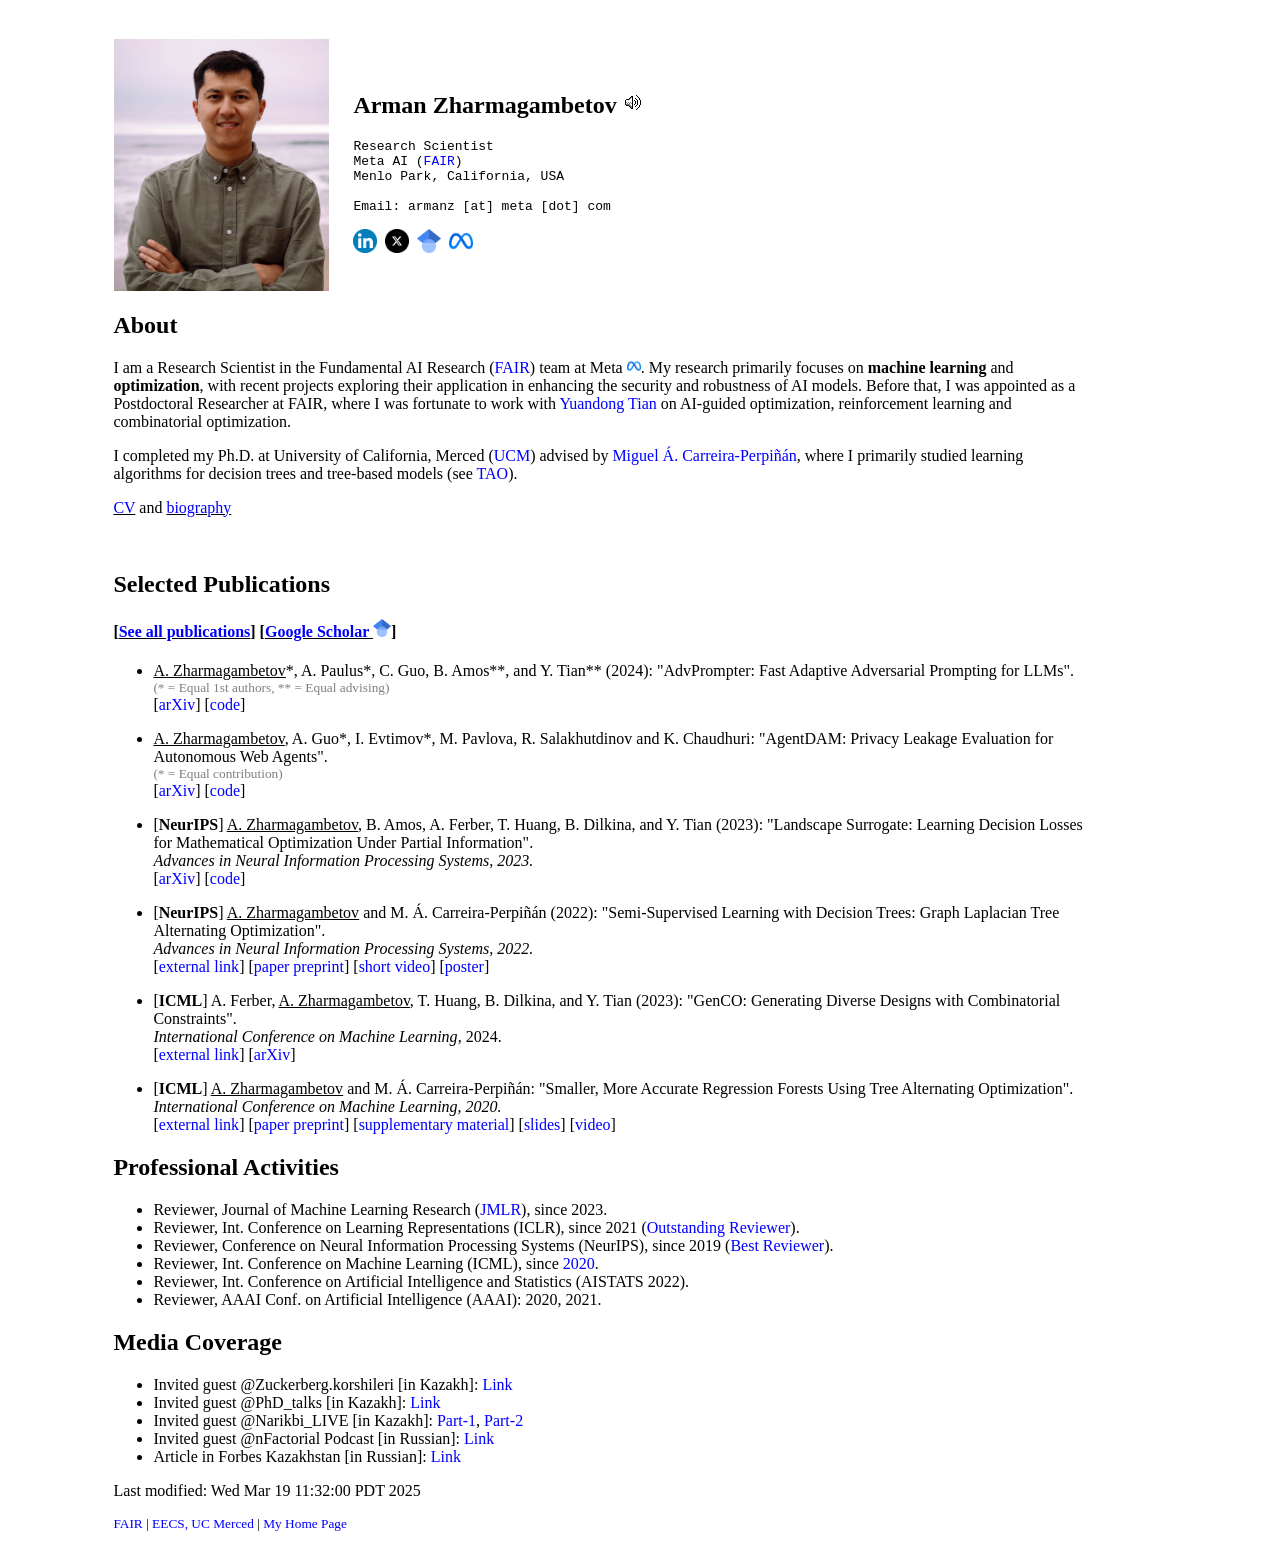
==== index.html @ 3d69faaf "agentdam added" ====
<!DOCTYPE html PUBLIC "-//W3C//DTD HTML 4.01 Transitional//EN" "http://www.w3.org/TR/html401">
<!-- saved from url=(0047)http://faculty.ucmerced.edu/mcarreira-perpinan/ -->
<html><head><meta http-equiv="Content-Type" content="text/html; charset=utf-8">
    <title>Arman Zharmagambetov</title>
    <link rev="made" href="mailto:azharmagambetov%20at%20ucmerced%20dot%20edu">
    <link rel="stylesheet" type="text/css" href="./files/html-style.css">
    <link rel="icon" href="./files/kz.png" type="image/x-icon"> 
    <link rel="shortcut icon" href="./files/kz.png" type="image/x-icon">
    <meta name="author" content="Arman Zharmagambetov">
    <meta name="copyright" content="© 2004 Miguel A. Carreira-Perpinan">
    <meta http-equiv="Content-language" content="en">
    
    <meta name="description" content="Home page of Arman Zharmagambetov">
    <meta name="keywords" content="Arman Zharmagambetov, azharmagambetov">
    <meta name="keywords" lang="ru" content="Арман Жармагамбетов">
    <meta name="robots" content="all">
  </head>
  
  <body style="margin-top:1cm;margin-left:3cm;margin-right:5cm;">
    
    <table border="0" cellspacing="0">
      <tbody>
  <tr>
    <td align="left"><img width="215" height="252" border="0" src="./files/profile3.png" alt="[Image (JPEG): Arman Zharmagambetov, Half Moon Bay, CA, USA, July 2023]"></td>
    <!--<td align="left"><img width="266" height="400" border="0" src="./files/my_compressed.jpeg" alt="[Image (JPEG): Arman Zharmagambetov, Almaty, Kazakhstan, July 2017]"></td>-->
    <td width="20">&nbsp;</td>
    <td align="left" nowrap="">
      <h2>Arman Zharmagambetov <a href="./files/my_name.mp3"><img width="20" height="20" border="0" align="top" src="./files/sonido.gif" alt=""></a></h2>
      <samp>
        Research Scientist<br>
        Meta AI (<a href="https://ai.facebook.com/research/" >FAIR</a>)<br>
	      Menlo Park, California, USA<br>
        <br>
        Email: armanz [at] meta [dot] com <br><br>
      <a href="https://www.linkedin.com/in/arman-zharmagambetov-b7aa4876" ><img src="./files/misc/linkedin_icon.png" width="24px"></a> <a href="https://twitter.com/ArmanZharmagam1" ><img src="./files/misc/x_icon.png" width="24px"></a> <a href="https://scholar.google.com/citations?user=D6QocXMAAAAJ"><img src="./files/misc/google_scholar_icon.png" width="24px"></a> <a href="https://ai.meta.com/people/815310593758485/arman-zharmagambetov/"><img src="./files/misc/meta_icon.png" width="24px"></a>
      </samp><br>
    </td>
  </tr>
      </tbody>
    </table>

  <h2>About</h2>

  <p>I am a Research Scientist in the Fundamental AI Research (<a href="https://ai.facebook.com/research/" >FAIR</a>) team at Meta <img src="./files/misc/meta_icon.png" width="14px">. My research primarily focuses on <b>machine learning</b> and <b>optimization</b>, with recent projects exploring their application in enhancing the security and robustness of AI models. Before that, I was appointed as a Postdoctoral Researcher at FAIR, where I was fortunate to work with <a href="https://yuandong-tian.com/" target="_blank">Yuandong Tian</a> on AI-guided optimization, reinforcement learning and combinatorial optimization.
  </p>

  <p>
    I completed my Ph.D. at University of California, Merced (<a href="https://eecs.ucmerced.edu/" >UCM</a>) advised by <a href="http://faculty.ucmerced.edu/mcarreira-perpinan/" target="_blank">Miguel Á. Carreira-Perpiñán</a>, where I primarily studied learning algorithms for decision trees and tree-based models (see <a href="https://faculty.ucmerced.edu/mcarreira-perpinan/research/TAO.html" target="_blank">TAO</a>).
  </p>

  <p>
    <u><a href="./files/arman_zh_cv.pdf">CV</a></u> and <u><a href="./files/bio.txt">biography</a></u>
  </p>

  <br>

  <h2>Selected Publications</h2> 
  <h4><u>[<a href="papers.html" >See all publications</a>]</u> <u>[<a href="https://scholar.google.com/citations?user=D6QocXMAAAAJ">Google Scholar <img src="./files/misc/google_scholar_icon.png" width="18px"></a>]</u></h4>
  <ul>

    <li>
      <p> <u>A. Zharmagambetov</u>*, A. Paulus*, C. Guo, B. Amos**, and Y. Tian** (2024): "AdvPrompter: Fast Adaptive Adversarial Prompting for LLMs". <br>
        <small><font color="#7F7F7F">(* = Equal 1st authors, ** = Equal advising)</font></small><br>
      [<a href="https://arxiv.org/abs/2404.16873" >arXiv</a>]
      [<a href="https://github.com/facebookresearch/advprompter" >code</a>]
      </p>
    </li>

    <li>
      <p> <u>A. Zharmagambetov</u>, A. Guo*, I. Evtimov*, M. Pavlova, R. Salakhutdinov and K. Chaudhuri: "AgentDAM: Privacy Leakage Evaluation for Autonomous Web Agents". <br>
      <small><font color="#7F7F7F">(* = Equal contribution)</font></small><br>
      [<a href="https://arxiv.org/abs/2503.09780" >arXiv</a>]
      [<a href="https://github.com/facebookresearch/ai-agent-privacy" >code</a>]
      </p>
    </li>
    
    <li>
      <p> [<b>NeurIPS</b>] <u>A. Zharmagambetov</u>, B. Amos, A. Ferber, T. Huang, B. Dilkina, and Y. Tian (2023): "Landscape Surrogate: Learning Decision Losses for Mathematical Optimization Under Partial Information". <br>
      <em> Advances in Neural Information Processing Systems, 2023.</em><br>
      [<a href="https://arxiv.org/abs/2307.08964" >arXiv</a>] 
      [<a href="https://github.com/facebookresearch/LANCER" >code</a>]
      </p>
    </li>

    <li>
      <p> [<b>NeurIPS</b>] <u>A. Zharmagambetov</u> and M. Á. Carreira-Perpiñán (2022): "Semi-Supervised Learning with Decision Trees: Graph Laplacian Tree Alternating Optimization". <br>
      <em> Advances in Neural Information Processing Systems, 2022.</em><br> 
      [<a href="https://openreview.net/forum?id=cZ41U927n8m" >external link</a>] 
      [<a href="./files/papers/neurips22.pdf" >paper preprint</a>]
      [<a href="https://recorder-v3.slideslive.com/?share=71872&s=5148ff4f-072f-455b-b91d-8f0731dbd8c2" >short video</a>]
      [<a href="./files/posters/neurips22-poster-annotated-qr.pdf" >poster</a>]
      </p>
    </li>

    <li>
      <p> [<b>ICML</b>] A. Ferber, <u>A. Zharmagambetov</u>, T. Huang, B. Dilkina, and Y. Tian (2023): "GenCO: Generating Diverse Designs with Combinatorial Constraints". <br>
      <em> International Conference on Machine Learning</em>, 2024.<br>
      [<a href="https://proceedings.mlr.press/v235/ferber24a.html" >external link</a>]
      [<a href="https://arxiv.org/abs/2310.02442" >arXiv</a>]
      </p>
    </li>

    <li>
      <p> [<b>ICML</b>] <u>A. Zharmagambetov</u> and M. Á. Carreira-Perpiñán: "Smaller, More Accurate Regression Forests Using Tree Alternating Optimization". <br>
      <em> International Conference on Machine Learning, 2020.</em><br> 
      [<a href="http://proceedings.mlr.press/v119/zharmagambetov20a.html" >external link</a>] 
      [<a href="./files/papers/icml20.pdf" >paper preprint</a>]
      [<a href="./files/papers/icml20-supp.pdf" >supplementary material</a>]
      [<a href="./files/slides/icml20-slides.pdf" >slides</a>]
      [<a href="https://icml.cc/virtual/2020/poster/6675" >video</a>]
      </p>
    </li>

    </ul>
    
      

    <h2>Professional Activities</h2>
    <ul>
        <li>Reviewer, Journal of Machine Learning Research (<a href="./files/misc/I_review_JMLR.gif" >JMLR</a>), since 2023.</li> 
        <li>Reviewer, Int. Conference on Learning Representations (ICLR), since 2021 (<a href="https://iclr.cc/Conferences/2024/Reviewers#outstanding-reviewers" target="_blank">Outstanding Reviewer</a>).</li> 
        <li>Reviewer, Conference on Neural Information Processing Systems (NeurIPS), since 2019 (<a href="https://neurips.cc/Conferences/2019/Reviewers" target="_blank">Best Reviewer</a>).</li>
        <li>Reviewer, Int. Conference on Machine Learning (ICML), since <a href="./files/misc/icml_certificate.pdf" >2020</a>.</li>
        <li>Reviewer, Int. Conference on Artificial Intelligence and Statistics (AISTATS 2022).</li>
        <li>Reviewer, AAAI Conf. on Artificial Intelligence (AAAI): 2020, 2021.</li>
    </ul>

    <h2>Media Coverage</h2>
    <ul>
      <li>Invited guest @Zuckerberg.korshileri [in Kazakh]: <a href="https://www.youtube.com/watch?v=LbR8mh_RzOo" target="_blank">Link</a></li>
      <li>Invited guest @PhD_talks [in Kazakh]: <a href="https://www.youtube.com/watch?v=smU666_9Iyw" target="_blank">Link</a></li>  
      <li>Invited guest @Narikbi_LIVE [in Kazakh]: <a href="https://www.youtube.com/watch?v=vjk4DDKcEM8" target="_blank">Part-1</a>, <a href="https://www.youtube.com/watch?v=N4-gZi-PWoI" target="_blank">Part-2</a> </li>
        <li>Invited guest @nFactorial Podcast [in Russian]: <a href="https://www.youtube.com/watch?v=UJV5rhHFTtI" target="_blank">Link</a> </li>
        <li>Article in Forbes Kazakhstan [in Russian]: <a href="https://forbes.kz/life/hero/kak_kazahstanets_priruchaet_iskusstvennyiy_intellekt_v_meta/" target="_blank">Link</a> </li>
    </ul>

    <!-- Created: Fri Nov 09 23:19:07 PDT 2018 -->
    <!-- hhmts start -->
    Last modified: Wed Mar 19 11:32:00 PDT 2025
    <!-- hhmts end -->
    
    <p>
      <small>
  <a href="https://ai.facebook.com/research/" >FAIR</a> |    
  <a href="https://eecs.ucmerced.edu/" >EECS, UC Merced</a> |
  <a href="https://arman-z.github.io/" >My Home Page</a>
      </small>
    </p>

</body></html>
---- files/html-style.css ----
body {
	background-color: #ffffff;
	color: #000000;
}

a:Link {
	color: #0000ff;
	text-decoration: none;
	background-color: transparent;
}

a:Visited {
	color: #660099;
	text-decoration: none;
	background-color: transparent;
}

a:Hover {
	color: #660099;
	text-decoration: underline;
	background-color: transparent;
}

a:Active {
	color: #ff0000;
	background-color: transparent;
}
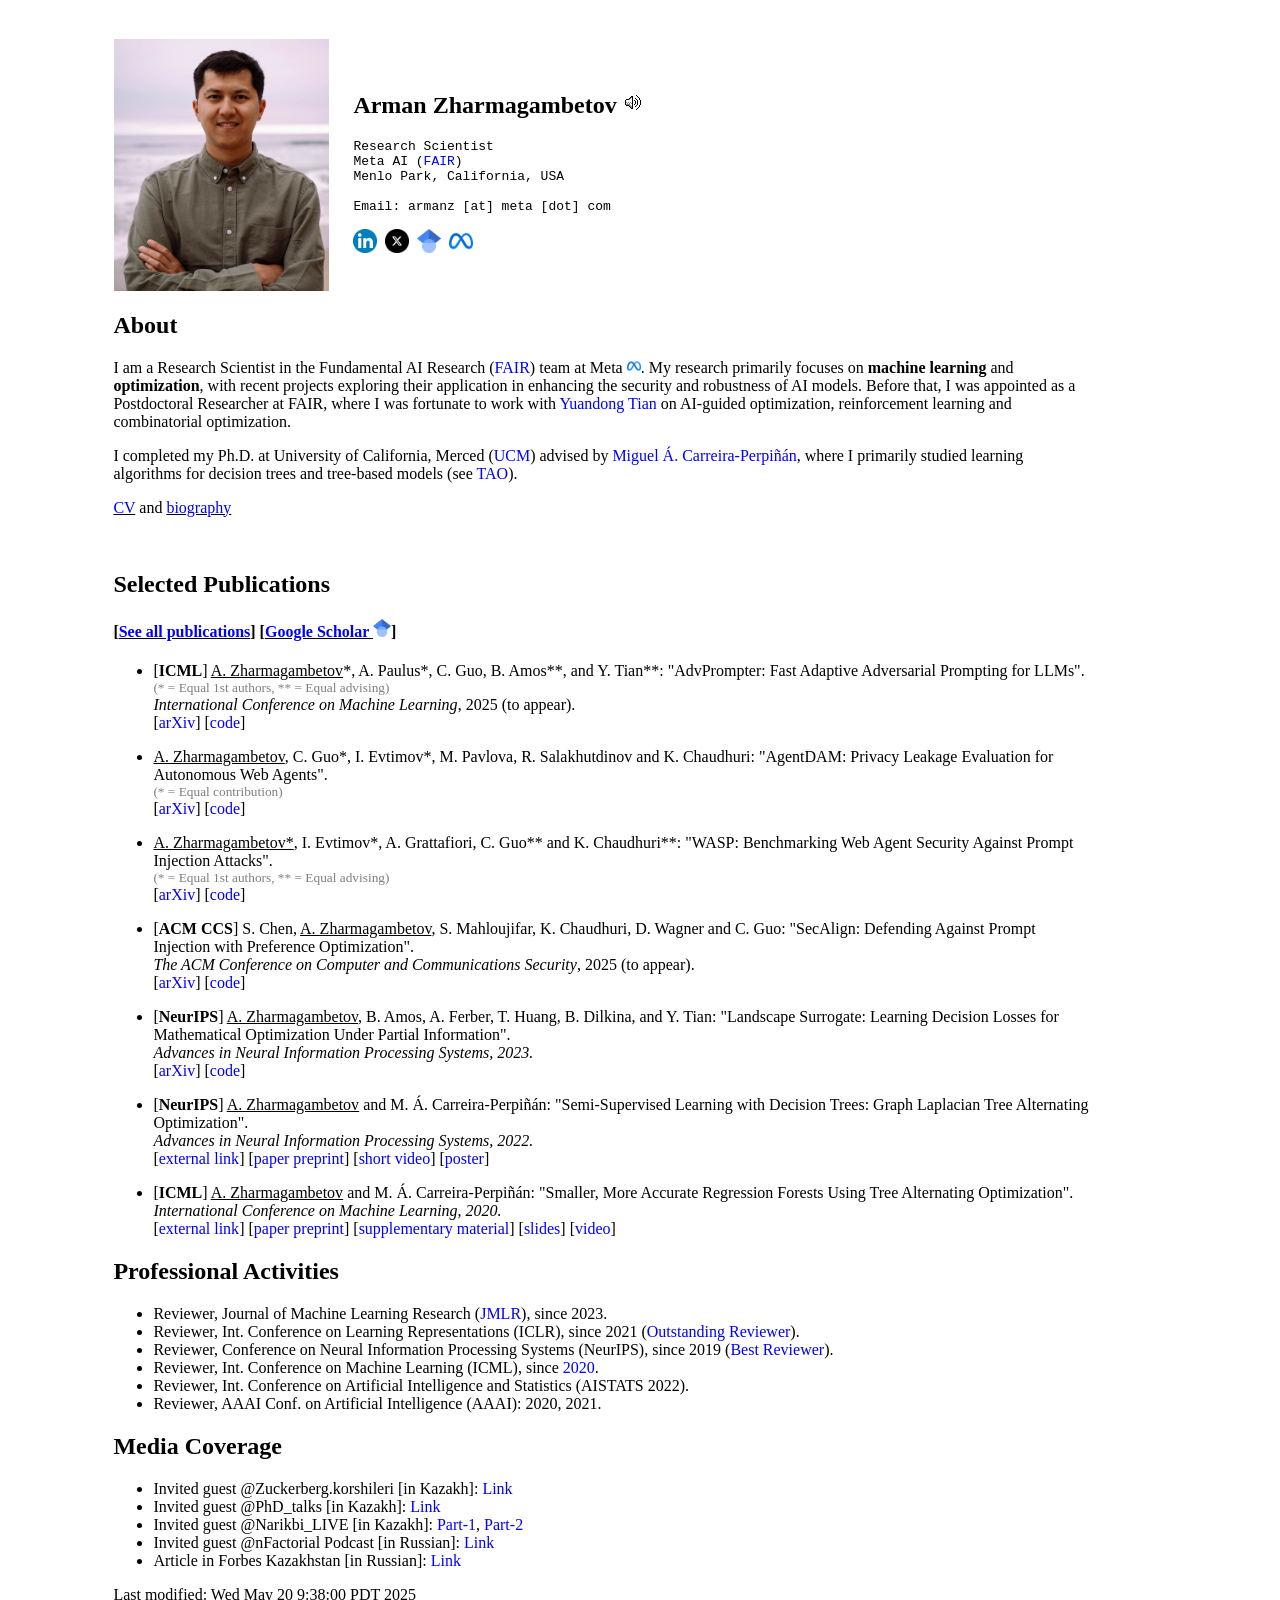
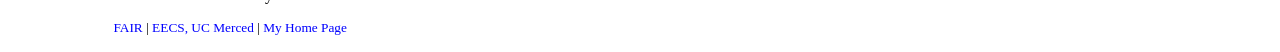
==== commit 6edfd03a: "wasp added" ====
--- a/index.html
+++ b/index.html
@@ -1,5 +1,5 @@
 <!DOCTYPE html PUBLIC "-//W3C//DTD HTML 4.01 Transitional//EN" "http://www.w3.org/TR/html401">
-<!-- saved from url=(0047)http://faculty.ucmerced.edu/mcarreira-perpinan/ -->
+<!-- adapted from url=(0047)http://faculty.ucmerced.edu/mcarreira-perpinan/ -->
 <html><head><meta http-equiv="Content-Type" content="text/html; charset=utf-8">
     <title>Arman Zharmagambetov</title>
     <link rev="made" href="mailto:azharmagambetov%20at%20ucmerced%20dot%20edu">
@@ -7,12 +7,12 @@
     <link rel="icon" href="./files/kz.png" type="image/x-icon"> 
     <link rel="shortcut icon" href="./files/kz.png" type="image/x-icon">
     <meta name="author" content="Arman Zharmagambetov">
-    <meta name="copyright" content="© 2004 Miguel A. Carreira-Perpinan">
+    <meta name="copyright" content="© 2018 Arman Zharmagambetov">
     <meta http-equiv="Content-language" content="en">
     
     <meta name="description" content="Home page of Arman Zharmagambetov">
     <meta name="keywords" content="Arman Zharmagambetov, azharmagambetov">
-    <meta name="keywords" lang="ru" content="Арман Жармагамбетов">
+    <meta name="keywords" lang="ru" content="Арман Жармагамбетов, Жармаганбетов">
     <meta name="robots" content="all">
   </head>
   
@@ -59,23 +59,40 @@
   <ul>
 
     <li>
-      <p> <u>A. Zharmagambetov</u>*, A. Paulus*, C. Guo, B. Amos**, and Y. Tian** (2024): "AdvPrompter: Fast Adaptive Adversarial Prompting for LLMs". <br>
-        <small><font color="#7F7F7F">(* = Equal 1st authors, ** = Equal advising)</font></small><br>
+      <p> [<b>ICML</b>] <u>A. Zharmagambetov</u>*, A. Paulus*, C. Guo, B. Amos**, and Y. Tian**: "AdvPrompter: Fast Adaptive Adversarial Prompting for LLMs". <br>
+      <small><font color="#7F7F7F">(* = Equal 1st authors, ** = Equal advising)</font></small><br>
+      <em> International Conference on Machine Learning</em>, 2025 (to appear).<br>
       [<a href="https://arxiv.org/abs/2404.16873" >arXiv</a>]
       [<a href="https://github.com/facebookresearch/advprompter" >code</a>]
       </p>
     </li>
 
     <li>
-      <p> <u>A. Zharmagambetov</u>, A. Guo*, I. Evtimov*, M. Pavlova, R. Salakhutdinov and K. Chaudhuri: "AgentDAM: Privacy Leakage Evaluation for Autonomous Web Agents". <br>
+      <p> <u>A. Zharmagambetov</u>, C. Guo*, I. Evtimov*, M. Pavlova, R. Salakhutdinov and K. Chaudhuri: "AgentDAM: Privacy Leakage Evaluation for Autonomous Web Agents". <br>
       <small><font color="#7F7F7F">(* = Equal contribution)</font></small><br>
       [<a href="https://arxiv.org/abs/2503.09780" >arXiv</a>]
       [<a href="https://github.com/facebookresearch/ai-agent-privacy" >code</a>]
       </p>
     </li>
+
+    <li>
+      <p> <u>A. Zharmagambetov*</u>, I. Evtimov*, A. Grattafiori, C. Guo** and K. Chaudhuri**: "WASP: Benchmarking Web Agent Security Against Prompt Injection Attacks". <br>
+      <small><font color="#7F7F7F">(* = Equal 1st authors, ** = Equal advising)</font></small><br>
+      [<a href="https://arxiv.org/abs/2504.18575" >arXiv</a>]
+      [<a href="https://github.com/facebookresearch/wasp" >code</a>]
+      </p>
+    </li>
+
+    <li>
+      <p> [<b>ACM CCS</b>] S. Chen, <u>A. Zharmagambetov</u>, S. Mahloujifar, K. Chaudhuri, D. Wagner and C. Guo: "SecAlign: Defending Against Prompt Injection with Preference Optimization". <br>
+      <em> The ACM Conference on Computer and Communications Security</em>, 2025 (to appear).<br>
+      [<a href="https://arxiv.org/abs/2410.05451" >arXiv</a>]
+      [<a href="https://github.com/facebookresearch/SecAlign" >code</a>]
+      </p>
+    </li>
     
     <li>
-      <p> [<b>NeurIPS</b>] <u>A. Zharmagambetov</u>, B. Amos, A. Ferber, T. Huang, B. Dilkina, and Y. Tian (2023): "Landscape Surrogate: Learning Decision Losses for Mathematical Optimization Under Partial Information". <br>
+      <p> [<b>NeurIPS</b>] <u>A. Zharmagambetov</u>, B. Amos, A. Ferber, T. Huang, B. Dilkina, and Y. Tian: "Landscape Surrogate: Learning Decision Losses for Mathematical Optimization Under Partial Information". <br>
       <em> Advances in Neural Information Processing Systems, 2023.</em><br>
       [<a href="https://arxiv.org/abs/2307.08964" >arXiv</a>] 
       [<a href="https://github.com/facebookresearch/LANCER" >code</a>]
@@ -83,20 +100,12 @@
     </li>
 
     <li>
-      <p> [<b>NeurIPS</b>] <u>A. Zharmagambetov</u> and M. Á. Carreira-Perpiñán (2022): "Semi-Supervised Learning with Decision Trees: Graph Laplacian Tree Alternating Optimization". <br>
+      <p> [<b>NeurIPS</b>] <u>A. Zharmagambetov</u> and M. Á. Carreira-Perpiñán: "Semi-Supervised Learning with Decision Trees: Graph Laplacian Tree Alternating Optimization". <br>
       <em> Advances in Neural Information Processing Systems, 2022.</em><br> 
       [<a href="https://openreview.net/forum?id=cZ41U927n8m" >external link</a>] 
       [<a href="./files/papers/neurips22.pdf" >paper preprint</a>]
       [<a href="https://recorder-v3.slideslive.com/?share=71872&s=5148ff4f-072f-455b-b91d-8f0731dbd8c2" >short video</a>]
       [<a href="./files/posters/neurips22-poster-annotated-qr.pdf" >poster</a>]
-      </p>
-    </li>
-
-    <li>
-      <p> [<b>ICML</b>] A. Ferber, <u>A. Zharmagambetov</u>, T. Huang, B. Dilkina, and Y. Tian (2023): "GenCO: Generating Diverse Designs with Combinatorial Constraints". <br>
-      <em> International Conference on Machine Learning</em>, 2024.<br>
-      [<a href="https://proceedings.mlr.press/v235/ferber24a.html" >external link</a>]
-      [<a href="https://arxiv.org/abs/2310.02442" >arXiv</a>]
       </p>
     </li>
 
@@ -136,7 +145,7 @@
 
     <!-- Created: Fri Nov 09 23:19:07 PDT 2018 -->
     <!-- hhmts start -->
-    Last modified: Wed Mar 19 11:32:00 PDT 2025
+    Last modified: Wed May 20 9:38:00 PDT 2025
     <!-- hhmts end -->
     
     <p>
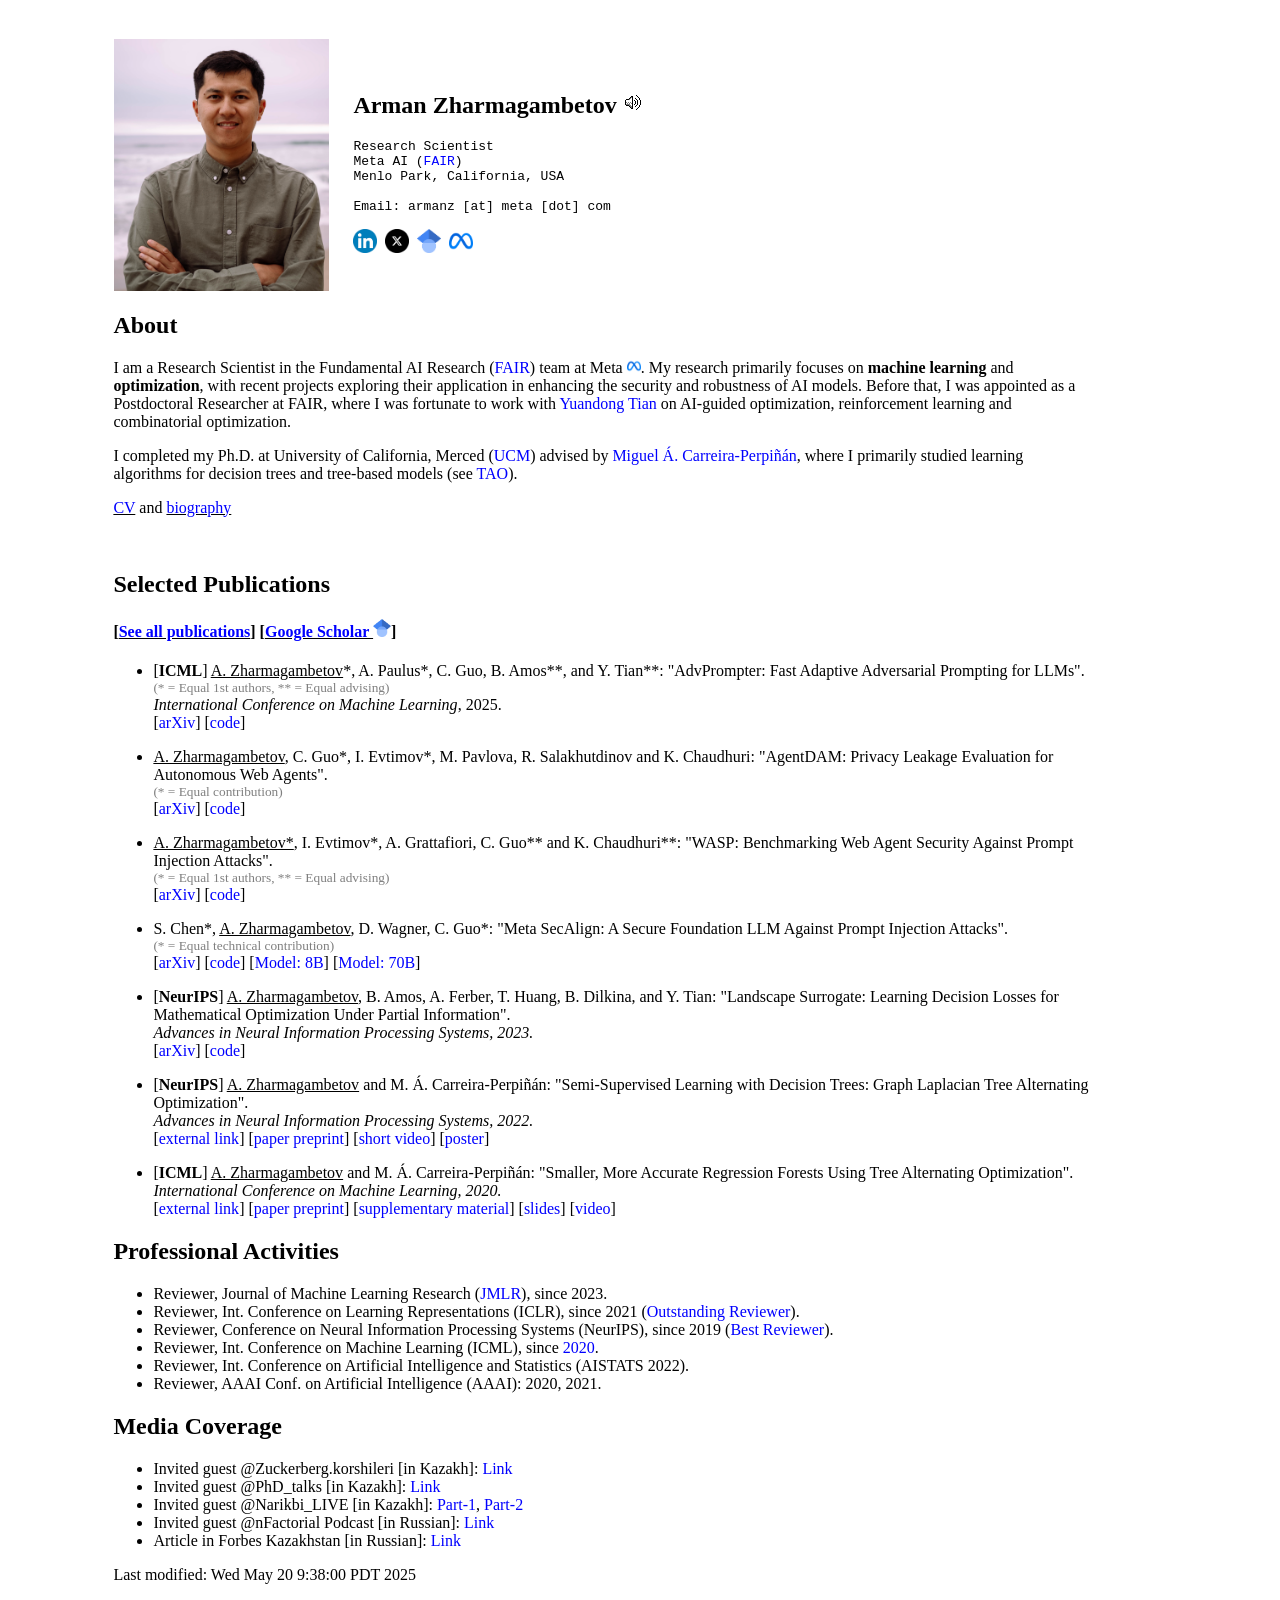
==== commit d5b2c659: "meta secalign and algotune" ====
--- a/index.html
+++ b/index.html
@@ -61,7 +61,7 @@
     <li>
       <p> [<b>ICML</b>] <u>A. Zharmagambetov</u>*, A. Paulus*, C. Guo, B. Amos**, and Y. Tian**: "AdvPrompter: Fast Adaptive Adversarial Prompting for LLMs". <br>
       <small><font color="#7F7F7F">(* = Equal 1st authors, ** = Equal advising)</font></small><br>
-      <em> International Conference on Machine Learning</em>, 2025 (to appear).<br>
+      <em> International Conference on Machine Learning</em>, 2025.<br>
       [<a href="https://arxiv.org/abs/2404.16873" >arXiv</a>]
       [<a href="https://github.com/facebookresearch/advprompter" >code</a>]
       </p>
@@ -84,10 +84,12 @@
     </li>
 
     <li>
-      <p> [<b>ACM CCS</b>] S. Chen, <u>A. Zharmagambetov</u>, S. Mahloujifar, K. Chaudhuri, D. Wagner and C. Guo: "SecAlign: Defending Against Prompt Injection with Preference Optimization". <br>
-      <em> The ACM Conference on Computer and Communications Security</em>, 2025 (to appear).<br>
-      [<a href="https://arxiv.org/abs/2410.05451" >arXiv</a>]
-      [<a href="https://github.com/facebookresearch/SecAlign" >code</a>]
+      <p> S. Chen*, <u>A. Zharmagambetov</u>, D. Wagner, C. Guo*: "Meta SecAlign: A Secure Foundation LLM Against Prompt Injection Attacks". <br>
+      <small><font color="#7F7F7F">(* = Equal technical contribution)</font></small><br>
+      [<a href="https://arxiv.org/abs/2507.02735" >arXiv</a>]
+      [<a href="https://github.com/facebookresearch/Meta_SecAlign" >code</a>]
+      [<a href="https://huggingface.co/facebook/Meta-SecAlign-8B" >Model: 8B</a>]
+      [<a href="https://huggingface.co/facebook/Meta-SecAlign-70B" >Model: 70B</a>]
       </p>
     </li>
     
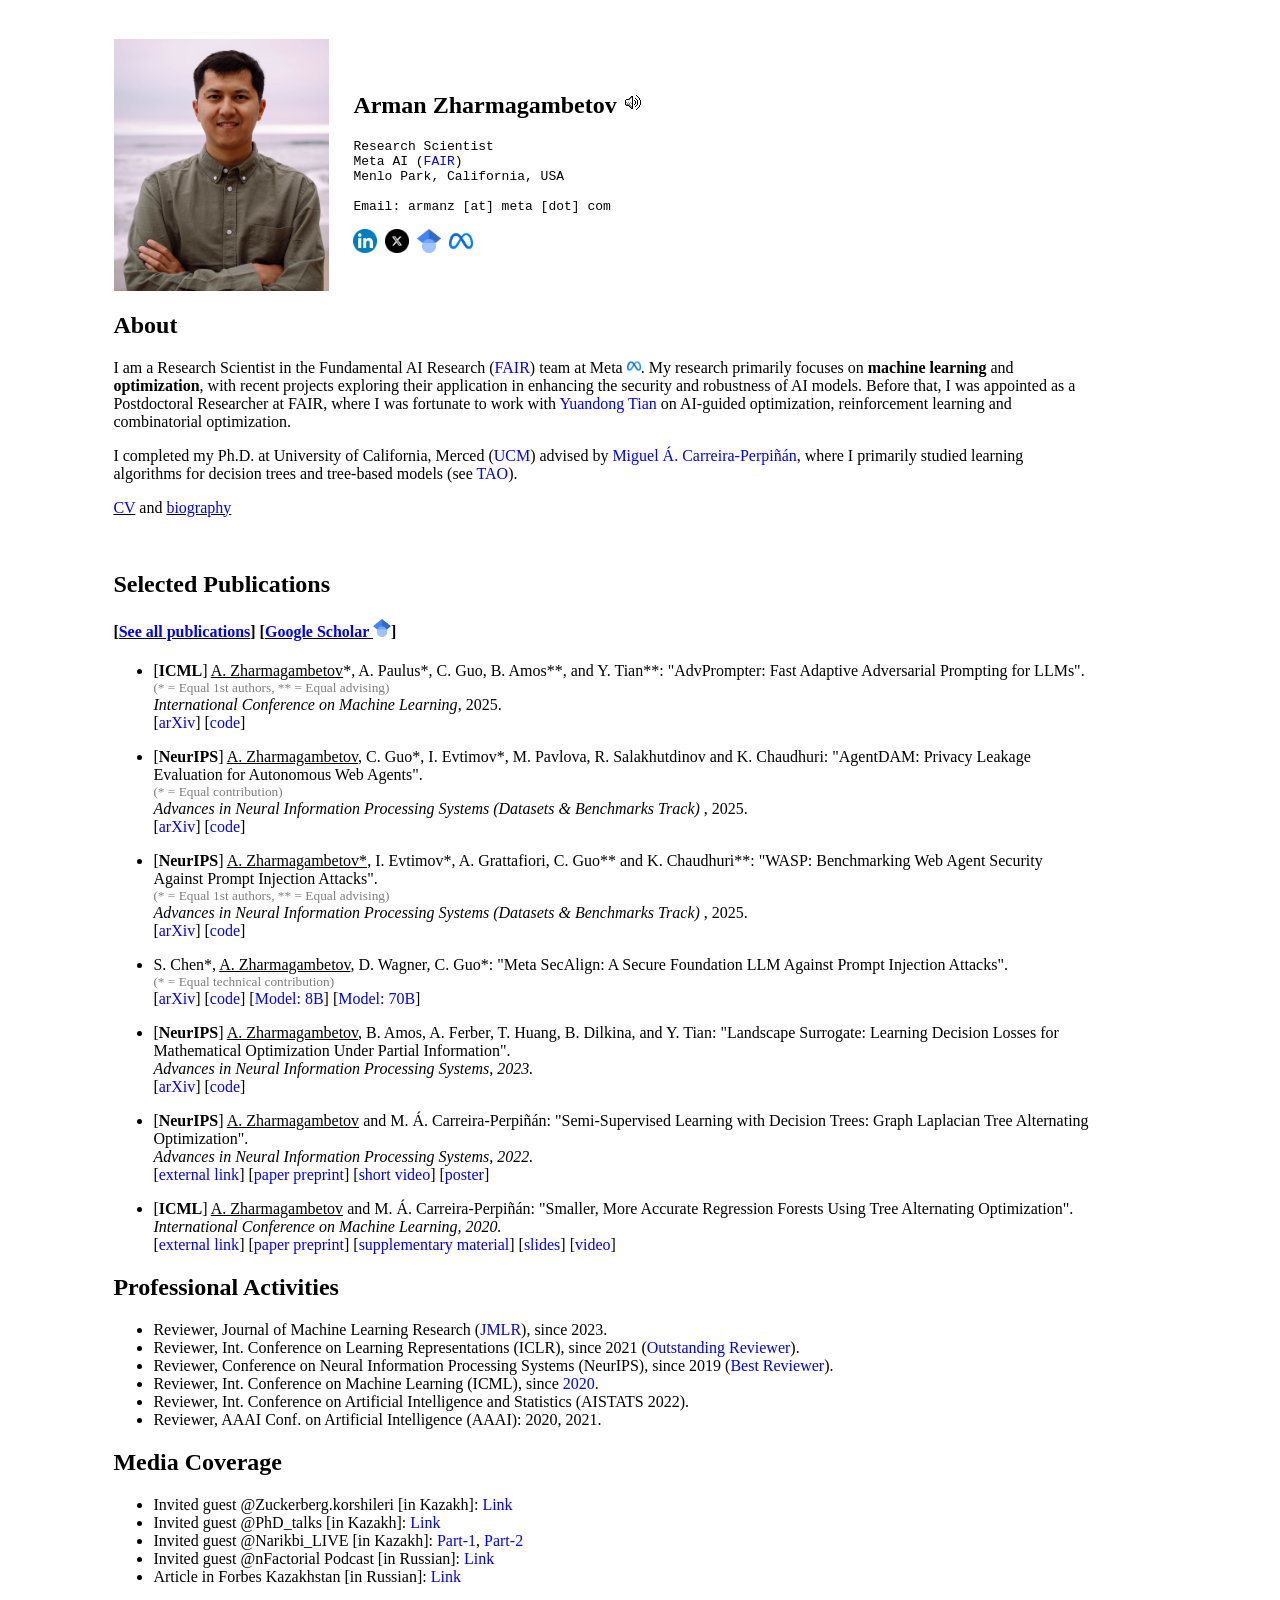
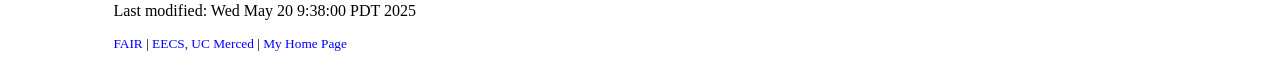
==== commit 49ffc26f: "neurips papers and rl hammer added" ====
--- a/index.html
+++ b/index.html
@@ -68,16 +68,18 @@
     </li>
 
     <li>
-      <p> <u>A. Zharmagambetov</u>, C. Guo*, I. Evtimov*, M. Pavlova, R. Salakhutdinov and K. Chaudhuri: "AgentDAM: Privacy Leakage Evaluation for Autonomous Web Agents". <br>
+      <p> [<b>NeurIPS</b>] <u>A. Zharmagambetov</u>, C. Guo*, I. Evtimov*, M. Pavlova, R. Salakhutdinov and K. Chaudhuri: "AgentDAM: Privacy Leakage Evaluation for Autonomous Web Agents". <br>
       <small><font color="#7F7F7F">(* = Equal contribution)</font></small><br>
+      <em> Advances in Neural Information Processing Systems (Datasets & Benchmarks Track) </em>, 2025.<br>
       [<a href="https://arxiv.org/abs/2503.09780" >arXiv</a>]
       [<a href="https://github.com/facebookresearch/ai-agent-privacy" >code</a>]
       </p>
     </li>
 
     <li>
-      <p> <u>A. Zharmagambetov*</u>, I. Evtimov*, A. Grattafiori, C. Guo** and K. Chaudhuri**: "WASP: Benchmarking Web Agent Security Against Prompt Injection Attacks". <br>
+      <p> [<b>NeurIPS</b>] <u>A. Zharmagambetov*</u>, I. Evtimov*, A. Grattafiori, C. Guo** and K. Chaudhuri**: "WASP: Benchmarking Web Agent Security Against Prompt Injection Attacks". <br>
       <small><font color="#7F7F7F">(* = Equal 1st authors, ** = Equal advising)</font></small><br>
+      <em> Advances in Neural Information Processing Systems (Datasets & Benchmarks Track) </em>, 2025.<br>
       [<a href="https://arxiv.org/abs/2504.18575" >arXiv</a>]
       [<a href="https://github.com/facebookresearch/wasp" >code</a>]
       </p>
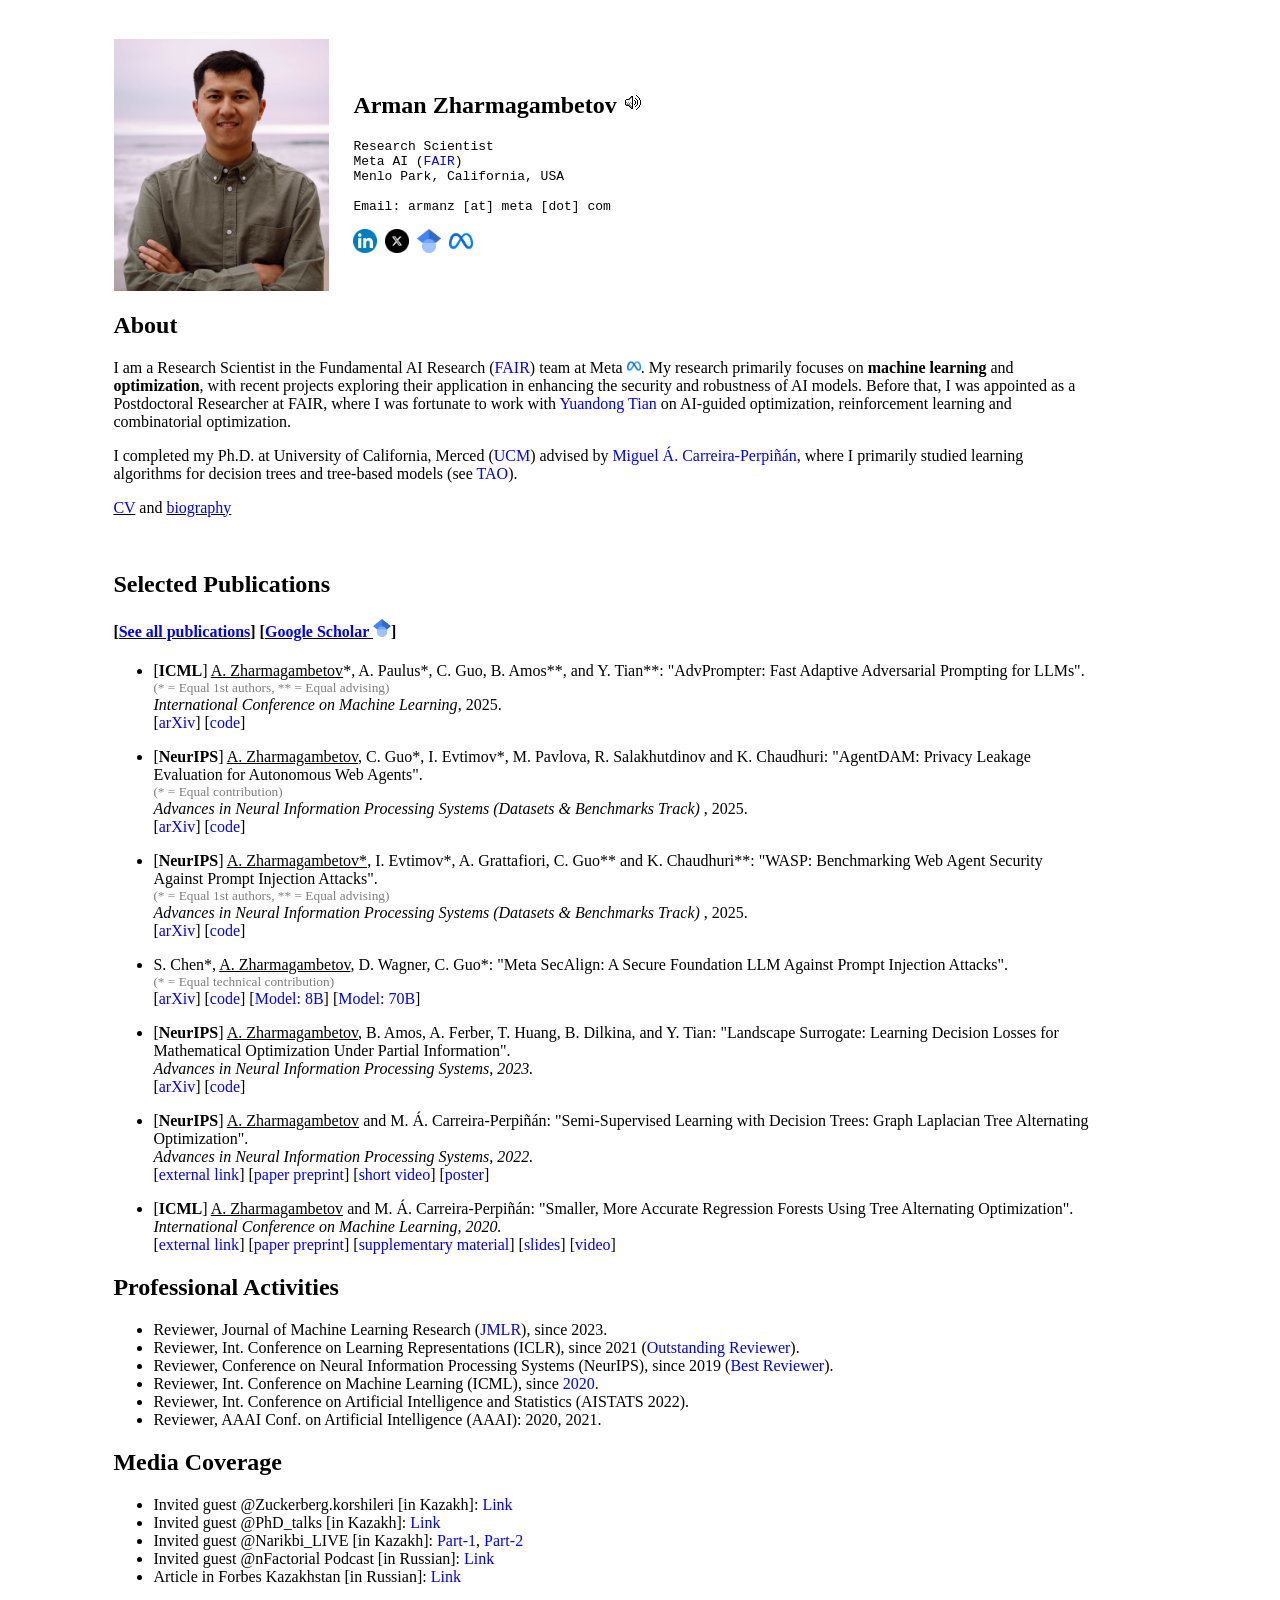
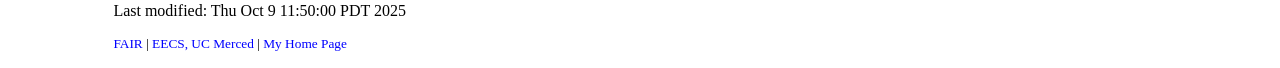
==== commit e6a5ce77: "neurips papers and rl hammer added" ====
--- a/index.html
+++ b/index.html
@@ -149,7 +149,7 @@
 
     <!-- Created: Fri Nov 09 23:19:07 PDT 2018 -->
     <!-- hhmts start -->
-    Last modified: Wed May 20 9:38:00 PDT 2025
+    Last modified: Thu Oct 9 11:50:00 PDT 2025
     <!-- hhmts end -->
     
     <p>
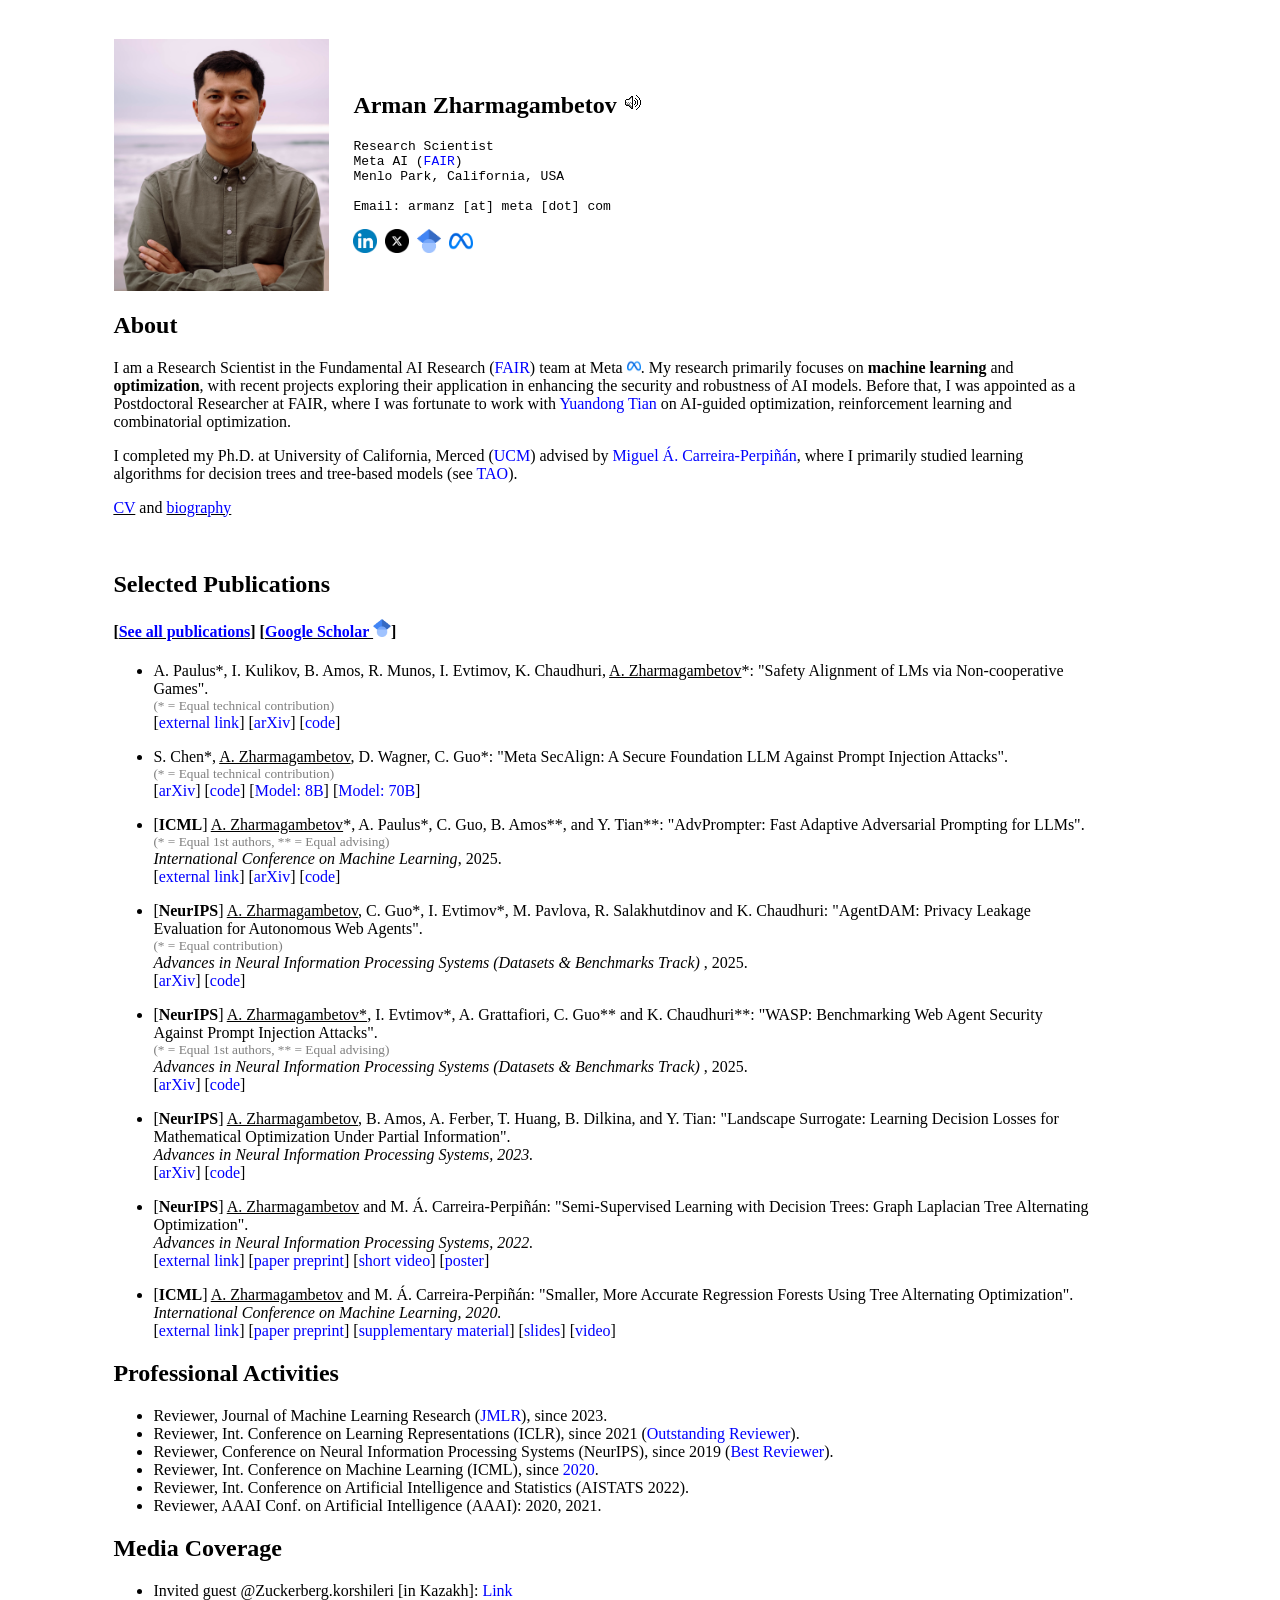
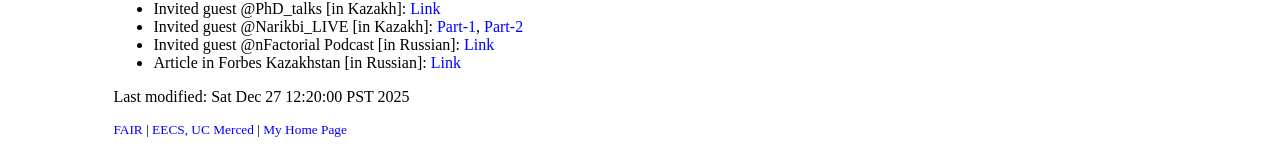
==== commit 4b86b429: "advgame added" ====
--- a/index.html
+++ b/index.html
@@ -59,9 +59,29 @@
   <ul>
 
     <li>
+      <p> A. Paulus*, I. Kulikov, B. Amos, R. Munos, I. Evtimov, K. Chaudhuri, <u>A. Zharmagambetov</u>*: "Safety Alignment of LMs via Non-cooperative Games". <br>
+      <small><font color="#7F7F7F">(* = Equal technical contribution)</font></small><br>
+      [<a href="https://ai.meta.com/research/publications/safety-alignment-of-lms-via-non-cooperative-games/" >external link</a>]
+      [<a href="https://arxiv.org/abs/2512.20806">arXiv</a>]
+      [<a href="https://github.com/facebookresearch/advgame" >code</a>]
+      </p>
+    </li>
+
+    <li>
+      <p> S. Chen*, <u>A. Zharmagambetov</u>, D. Wagner, C. Guo*: "Meta SecAlign: A Secure Foundation LLM Against Prompt Injection Attacks". <br>
+      <small><font color="#7F7F7F">(* = Equal technical contribution)</font></small><br>
+      [<a href="https://arxiv.org/abs/2507.02735" >arXiv</a>]
+      [<a href="https://github.com/facebookresearch/Meta_SecAlign" >code</a>]
+      [<a href="https://huggingface.co/facebook/Meta-SecAlign-8B" >Model: 8B</a>]
+      [<a href="https://huggingface.co/facebook/Meta-SecAlign-70B" >Model: 70B</a>]
+      </p>
+    </li>
+
+    <li>
       <p> [<b>ICML</b>] <u>A. Zharmagambetov</u>*, A. Paulus*, C. Guo, B. Amos**, and Y. Tian**: "AdvPrompter: Fast Adaptive Adversarial Prompting for LLMs". <br>
       <small><font color="#7F7F7F">(* = Equal 1st authors, ** = Equal advising)</font></small><br>
       <em> International Conference on Machine Learning</em>, 2025.<br>
+      [<a href="https://proceedings.mlr.press/v267/paulus25a.html" >external link</a>]
       [<a href="https://arxiv.org/abs/2404.16873" >arXiv</a>]
       [<a href="https://github.com/facebookresearch/advprompter" >code</a>]
       </p>
@@ -82,16 +102,6 @@
       <em> Advances in Neural Information Processing Systems (Datasets & Benchmarks Track) </em>, 2025.<br>
       [<a href="https://arxiv.org/abs/2504.18575" >arXiv</a>]
       [<a href="https://github.com/facebookresearch/wasp" >code</a>]
-      </p>
-    </li>
-
-    <li>
-      <p> S. Chen*, <u>A. Zharmagambetov</u>, D. Wagner, C. Guo*: "Meta SecAlign: A Secure Foundation LLM Against Prompt Injection Attacks". <br>
-      <small><font color="#7F7F7F">(* = Equal technical contribution)</font></small><br>
-      [<a href="https://arxiv.org/abs/2507.02735" >arXiv</a>]
-      [<a href="https://github.com/facebookresearch/Meta_SecAlign" >code</a>]
-      [<a href="https://huggingface.co/facebook/Meta-SecAlign-8B" >Model: 8B</a>]
-      [<a href="https://huggingface.co/facebook/Meta-SecAlign-70B" >Model: 70B</a>]
       </p>
     </li>
     
@@ -149,7 +159,7 @@
 
     <!-- Created: Fri Nov 09 23:19:07 PDT 2018 -->
     <!-- hhmts start -->
-    Last modified: Thu Oct 9 11:50:00 PDT 2025
+    Last modified: Sat Dec 27 12:20:00 PST 2025
     <!-- hhmts end -->
     
     <p>
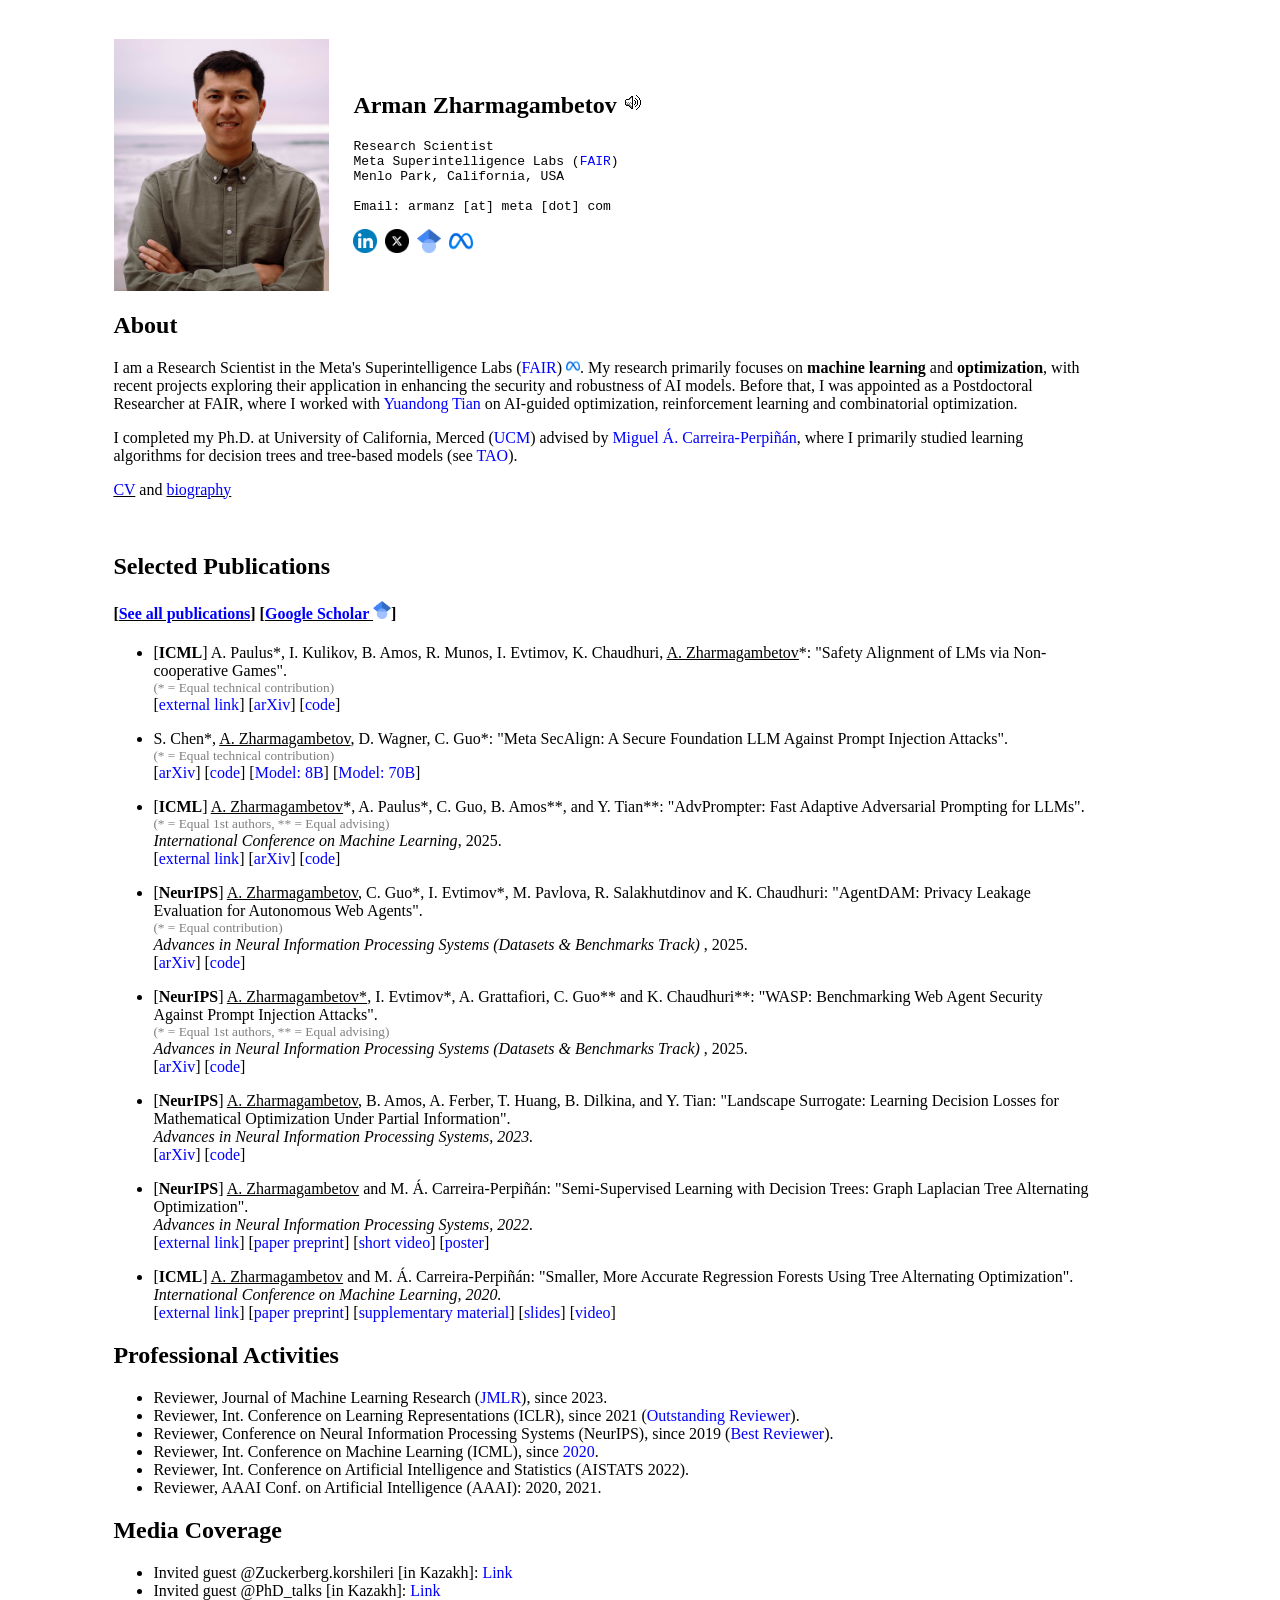
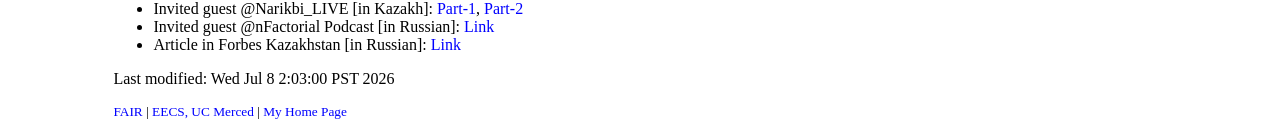
==== commit ca490d38: "muse spark, icml updates" ====
--- a/index.html
+++ b/index.html
@@ -28,11 +28,11 @@
       <h2>Arman Zharmagambetov <a href="./files/my_name.mp3"><img width="20" height="20" border="0" align="top" src="./files/sonido.gif" alt=""></a></h2>
       <samp>
         Research Scientist<br>
-        Meta AI (<a href="https://ai.facebook.com/research/" >FAIR</a>)<br>
+        Meta Superintelligence Labs (<a href="https://ai.facebook.com/research/" >FAIR</a>)<br>
 	      Menlo Park, California, USA<br>
         <br>
         Email: armanz [at] meta [dot] com <br><br>
-      <a href="https://www.linkedin.com/in/arman-zharmagambetov-b7aa4876" ><img src="./files/misc/linkedin_icon.png" width="24px"></a> <a href="https://twitter.com/ArmanZharmagam1" ><img src="./files/misc/x_icon.png" width="24px"></a> <a href="https://scholar.google.com/citations?user=D6QocXMAAAAJ"><img src="./files/misc/google_scholar_icon.png" width="24px"></a> <a href="https://ai.meta.com/people/815310593758485/arman-zharmagambetov/"><img src="./files/misc/meta_icon.png" width="24px"></a>
+      <a href="https://www.linkedin.com/in/arman-zharmagambetov-b7aa4876" ><img src="./files/misc/linkedin_icon.png" width="24px"></a> <a href="https://twitter.com/arreqe_ai" ><img src="./files/misc/x_icon.png" width="24px"></a> <a href="https://scholar.google.com/citations?user=D6QocXMAAAAJ"><img src="./files/misc/google_scholar_icon.png" width="24px"></a> <a href="https://ai.meta.com/people/815310593758485/arman-zharmagambetov/"><img src="./files/misc/meta_icon.png" width="24px"></a>
       </samp><br>
     </td>
   </tr>
@@ -41,7 +41,7 @@
 
   <h2>About</h2>
 
-  <p>I am a Research Scientist in the Fundamental AI Research (<a href="https://ai.facebook.com/research/" >FAIR</a>) team at Meta <img src="./files/misc/meta_icon.png" width="14px">. My research primarily focuses on <b>machine learning</b> and <b>optimization</b>, with recent projects exploring their application in enhancing the security and robustness of AI models. Before that, I was appointed as a Postdoctoral Researcher at FAIR, where I was fortunate to work with <a href="https://yuandong-tian.com/" target="_blank">Yuandong Tian</a> on AI-guided optimization, reinforcement learning and combinatorial optimization.
+  <p>I am a Research Scientist in the Meta's Superintelligence Labs (<a href="https://ai.facebook.com/research/" >FAIR</a>) <img src="./files/misc/meta_icon.png" width="14px">. My research primarily focuses on <b>machine learning</b> and <b>optimization</b>, with recent projects exploring their application in enhancing the security and robustness of AI models. Before that, I was appointed as a Postdoctoral Researcher at FAIR, where I worked with <a href="https://yuandong-tian.com/" target="_blank">Yuandong Tian</a> on AI-guided optimization, reinforcement learning and combinatorial optimization.
   </p>
 
   <p>
@@ -59,7 +59,7 @@
   <ul>
 
     <li>
-      <p> A. Paulus*, I. Kulikov, B. Amos, R. Munos, I. Evtimov, K. Chaudhuri, <u>A. Zharmagambetov</u>*: "Safety Alignment of LMs via Non-cooperative Games". <br>
+      <p> [<b>ICML</b>] A. Paulus*, I. Kulikov, B. Amos, R. Munos, I. Evtimov, K. Chaudhuri, <u>A. Zharmagambetov</u>*: "Safety Alignment of LMs via Non-cooperative Games". <br>
       <small><font color="#7F7F7F">(* = Equal technical contribution)</font></small><br>
       [<a href="https://ai.meta.com/research/publications/safety-alignment-of-lms-via-non-cooperative-games/" >external link</a>]
       [<a href="https://arxiv.org/abs/2512.20806">arXiv</a>]
@@ -159,7 +159,7 @@
 
     <!-- Created: Fri Nov 09 23:19:07 PDT 2018 -->
     <!-- hhmts start -->
-    Last modified: Sat Dec 27 12:20:00 PST 2025
+    Last modified: Wed Jul 8 2:03:00 PST 2026
     <!-- hhmts end -->
     
     <p>
